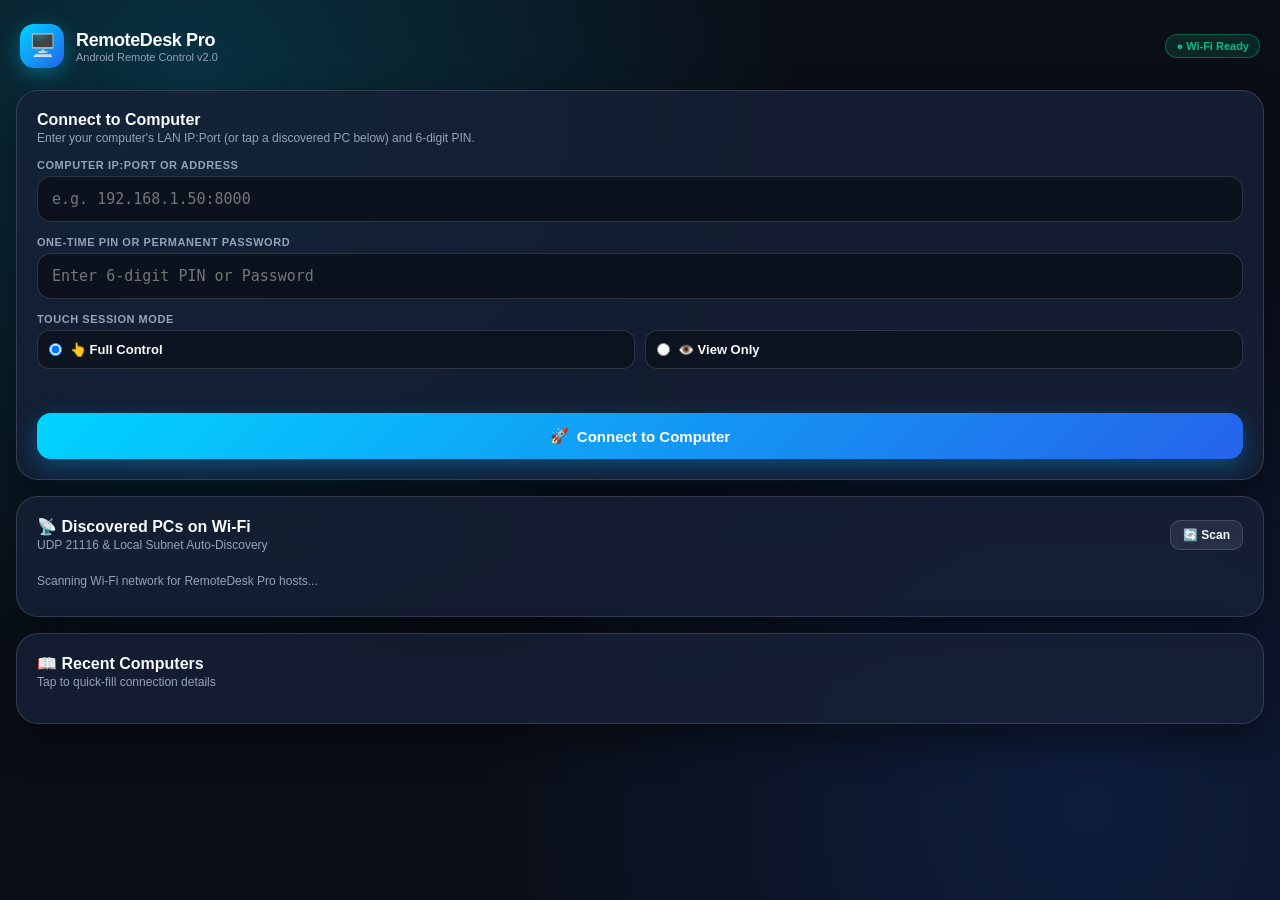
==== android/app/src/main/assets/mobile_hub.html @ eb74f7b0 "Add Native Android App (RemoteDeskPro-Android.apk), QR Code Pairing, and Mobile Touch/Trackpad Contr" ====
<!DOCTYPE html>
<html lang="en">
<head>
  <meta charset="UTF-8" />
  <meta name="viewport" content="width=device-width, initial-scale=1.0, maximum-scale=1.0, user-scalable=no" />
  <title>RemoteDesk Pro — Android Client</title>
  <style>
    :root {
      --bg: #0A0E17;
      --card: rgba(22, 32, 54, 0.82);
      --border: rgba(255, 255, 255, 0.14);
      --accent: #00D4FF;
      --accent-blue: #2563EB;
      --text: #F8FAFC;
      --muted: #94A3B8;
      --green: #10B981;
      --red: #EF4444;
    }
    * { box-sizing: border-box; margin: 0; padding: 0; -webkit-tap-highlight-color: transparent; }
    body {
      font-family: -apple-system, BlinkMacSystemFont, 'Segoe UI', Roboto, sans-serif;
      background: var(--bg);
      background-image:
        radial-gradient(circle at 15% 10%, rgba(0, 212, 255, 0.18) 0%, transparent 45%),
        radial-gradient(circle at 85% 90%, rgba(37, 99, 235, 0.18) 0%, transparent 45%);
      color: var(--text);
      min-height: 100vh;
      padding: 18px 16px 32px;
      display: flex;
      flex-direction: column;
      gap: 16px;
    }
    .header {
      display: flex;
      align-items: center;
      justify-content: space-between;
      padding: 6px 4px;
    }
    .brand {
      display: flex;
      align-items: center;
      gap: 12px;
    }
    .logo {
      width: 44px;
      height: 44px;
      border-radius: 14px;
      background: linear-gradient(135deg, var(--accent), var(--accent-blue));
      display: flex;
      align-items: center;
      justify-content: center;
      font-size: 22px;
      box-shadow: 0 6px 20px rgba(0, 212, 255, 0.35);
    }
    .title { font-size: 18px; font-weight: 800; letter-spacing: -0.02em; }
    .subtitle { font-size: 11px; color: var(--muted); }
    .badge {
      background: rgba(16, 185, 129, 0.15);
      border: 1px solid rgba(16, 185, 129, 0.4);
      color: var(--green);
      font-size: 11px;
      font-weight: 700;
      padding: 5px 10px;
      border-radius: 999px;
    }
    .card {
      background: var(--card);
      border: 1.5px solid var(--border);
      border-radius: 22px;
      padding: 20px;
      box-shadow: 0 16px 40px rgba(0, 0, 0, 0.45);
      display: flex;
      flex-direction: column;
      gap: 14px;
    }
    .card-title { font-size: 16px; font-weight: 800; }
    .card-sub { font-size: 12px; color: var(--muted); margin-top: 2px; }
    .label {
      font-size: 11px;
      font-weight: 700;
      text-transform: uppercase;
      letter-spacing: 0.05em;
      color: var(--muted);
      margin-bottom: 5px;
      display: block;
    }
    .input {
      width: 100%;
      background: rgba(10, 14, 23, 0.75);
      border: 1.5px solid var(--border);
      border-radius: 14px;
      padding: 13px 14px;
      color: var(--text);
      font-size: 15px;
      font-family: monospace;
      outline: none;
    }
    .input:focus { border-color: var(--accent); }
    .mode-grid {
      display: grid;
      grid-template-columns: 1fr 1fr;
      gap: 10px;
    }
    .mode-opt {
      background: rgba(10, 14, 23, 0.65);
      border: 1.5px solid var(--border);
      border-radius: 12px;
      padding: 11px;
      display: flex;
      align-items: center;
      gap: 8px;
      font-size: 13px;
      font-weight: 600;
    }
    .btn-primary {
      width: 100%;
      background: linear-gradient(135deg, var(--accent), var(--accent-blue));
      color: #fff;
      font-weight: 800;
      font-size: 15px;
      border: none;
      border-radius: 14px;
      padding: 14px;
      box-shadow: 0 8px 24px rgba(0, 166, 255, 0.35);
      display: flex;
      align-items: center;
      justify-content: center;
      gap: 8px;
    }
    .btn-secondary {
      background: rgba(255, 255, 255, 0.08);
      color: var(--text);
      border: 1px solid var(--border);
      border-radius: 10px;
      padding: 7px 12px;
      font-size: 12px;
      font-weight: 600;
    }
    .peer-list {
      display: flex;
      flex-direction: column;
      gap: 10px;
    }
    .peer-item {
      background: rgba(10, 14, 23, 0.65);
      border: 1px solid var(--border);
      border-radius: 14px;
      padding: 12px 14px;
      display: flex;
      align-items: center;
      justify-content: space-between;
    }
    .peer-name { font-weight: 700; font-size: 14px; }
    .peer-meta { font-family: monospace; font-size: 12px; color: var(--accent); margin-top: 2px; }
    .err { color: var(--red); font-size: 12px; font-weight: 600; min-height: 16px; }
  </style>
</head>
<body>

  <div class="header">
    <div class="brand">
      <div class="logo">🖥️</div>
      <div>
        <div class="title">RemoteDesk Pro</div>
        <div class="subtitle">Android Remote Control v2.0</div>
      </div>
    </div>
    <span class="badge">● Wi-Fi Ready</span>
  </div>

  <!-- Connect Card -->
  <div class="card">
    <div>
      <div class="card-title">Connect to Computer</div>
      <div class="card-sub">Enter your computer's LAN IP:Port (or tap a discovered PC below) and 6-digit PIN.</div>
    </div>

    <div>
      <label class="label">Computer IP:Port or Address</label>
      <input id="host-input" class="input" type="text" placeholder="e.g. 192.168.1.50:8000" autocomplete="off" />
    </div>

    <div>
      <label class="label">One-Time PIN or Permanent Password</label>
      <input id="pin-input" class="input" type="password" placeholder="Enter 6-digit PIN or Password" />
    </div>

    <div>
      <label class="label">Touch Session Mode</label>
      <div class="mode-grid">
        <label class="mode-opt">
          <input type="radio" name="mode" value="remote-control" checked />
          <span>👆 Full Control</span>
        </label>
        <label class="mode-opt">
          <input type="radio" name="mode" value="view-only" />
          <span>👁️ View Only</span>
        </label>
      </div>
    </div>

    <div id="err-box" class="err"></div>

    <button id="btn-connect" class="btn-primary">
      <span>🚀</span> Connect to Computer
    </button>
  </div>

  <!-- Auto-Discovered Computers on Wi-Fi -->
  <div class="card">
    <div style="display:flex;justify-content:space-between;align-items:center;">
      <div>
        <div class="card-title">📡 Discovered PCs on Wi-Fi</div>
        <div class="card-sub">UDP 21116 &amp; Local Subnet Auto-Discovery</div>
      </div>
      <button id="btn-scan" class="btn-secondary">🔄 Scan</button>
    </div>
    <div id="peers-container" class="peer-list">
      <div style="color:var(--muted);font-size:12px;padding:8px 0;">Scanning Wi-Fi network for RemoteDesk Pro hosts...</div>
    </div>
  </div>

  <!-- Saved Computers -->
  <div class="card">
    <div>
      <div class="card-title">📖 Recent Computers</div>
      <div class="card-sub">Tap to quick-fill connection details</div>
    </div>
    <div id="saved-container" class="peer-list"></div>
  </div>

  <script>
    const hostInput = document.getElementById('host-input');
    const pinInput = document.getElementById('pin-input');
    const errBox = document.getElementById('err-box');
    const peersContainer = document.getElementById('peers-container');
    const savedContainer = document.getElementById('saved-container');

    function loadSaved() {
      if (window.AndroidBridge) {
        const last = window.AndroidBridge.getLastHost();
        if (last && !hostInput.value) hostInput.value = last;
        try {
          const list = JSON.parse(window.AndroidBridge.getSavedHosts() || '[]');
          renderSaved(list);
        } catch (e) {}
      }
    }

    function renderSaved(list) {
      savedContainer.innerHTML = '';
      if (!list || list.length === 0) {
        savedContainer.innerHTML = '<div style="color:var(--muted);font-size:12px;">No recent connections yet.</div>';
        return;
      }
      list.forEach((item) => {
        const div = document.createElement('div');
        div.className = 'peer-item';
        div.innerHTML = `
          <div>
            <div class="peer-name">🖥️ ${item.name || item.host}</div>
            <div class="peer-meta">${item.host}</div>
          </div>
          <button class="btn-secondary">Select</button>
        `;
        div.onclick = () => {
          hostInput.value = item.host;
          if (item.pin) pinInput.value = item.pin;
          pinInput.focus();
        };
        savedContainer.appendChild(div);
      });
    }

    window.onAndroidPeersDiscovered = function(peers) {
      peersContainer.innerHTML = '';
      if (!peers || peers.length === 0) {
        peersContainer.innerHTML = '<div style="color:var(--muted);font-size:12px;">No hosts found automatically. Enter your PC LAN IP:8000 above.</div>';
        return;
      }
      peers.forEach((p) => {
        const div = document.createElement('div');
        div.className = 'peer-item';
        div.innerHTML = `
          <div>
            <div class="peer-name">🟢 ${p.hostname || 'Remote-PC'} (${p.os || 'Windows'})</div>
            <div class="peer-meta">ID: ${p.machine_id} • ${p.host_addr}</div>
          </div>
          <button class="btn-secondary" style="border-color:var(--accent);color:var(--accent);">Tap</button>
        `;
        div.onclick = () => {
          hostInput.value = p.host_addr;
          pinInput.focus();
          if (window.AndroidBridge) window.AndroidBridge.vibrate(20);
        };
        peersContainer.appendChild(div);
      });
    };

    document.getElementById('btn-scan').onclick = () => {
      peersContainer.innerHTML = '<div style="color:var(--accent);font-size:12px;">Scanning Wi-Fi subnet & UDP 21116...</div>';
      if (window.AndroidBridge) window.AndroidBridge.startLanScan();
    };

    document.getElementById('btn-connect').onclick = () => {
      const host = hostInput.value.trim();
      const pin = pinInput.value.trim();
      const mode = document.querySelector('input[name="mode"]:checked').value;

      if (!host) {
        errBox.innerText = 'Please enter your computer IP:Port (e.g. 192.168.1.50:8000) or tap a discovered PC.';
        return;
      }
      if (!pin) {
        errBox.innerText = 'Please enter the 6-digit PIN or Permanent Password.';
        return;
      }

      if (window.AndroidBridge) {
        try {
          const list = JSON.parse(window.AndroidBridge.getSavedHosts() || '[]').filter(x => x.host !== host);
          list.unshift({ host, pin, name: host });
          window.AndroidBridge.saveHostsJson(JSON.stringify(list.slice(0, 6)));
        } catch (e) {}
        window.AndroidBridge.connectToHost(host, pin, mode);
      }
    };

    loadSaved();
    if (window.AndroidBridge) {
      window.AndroidBridge.startLanScan();
    }
  </script>
</body>
</html>
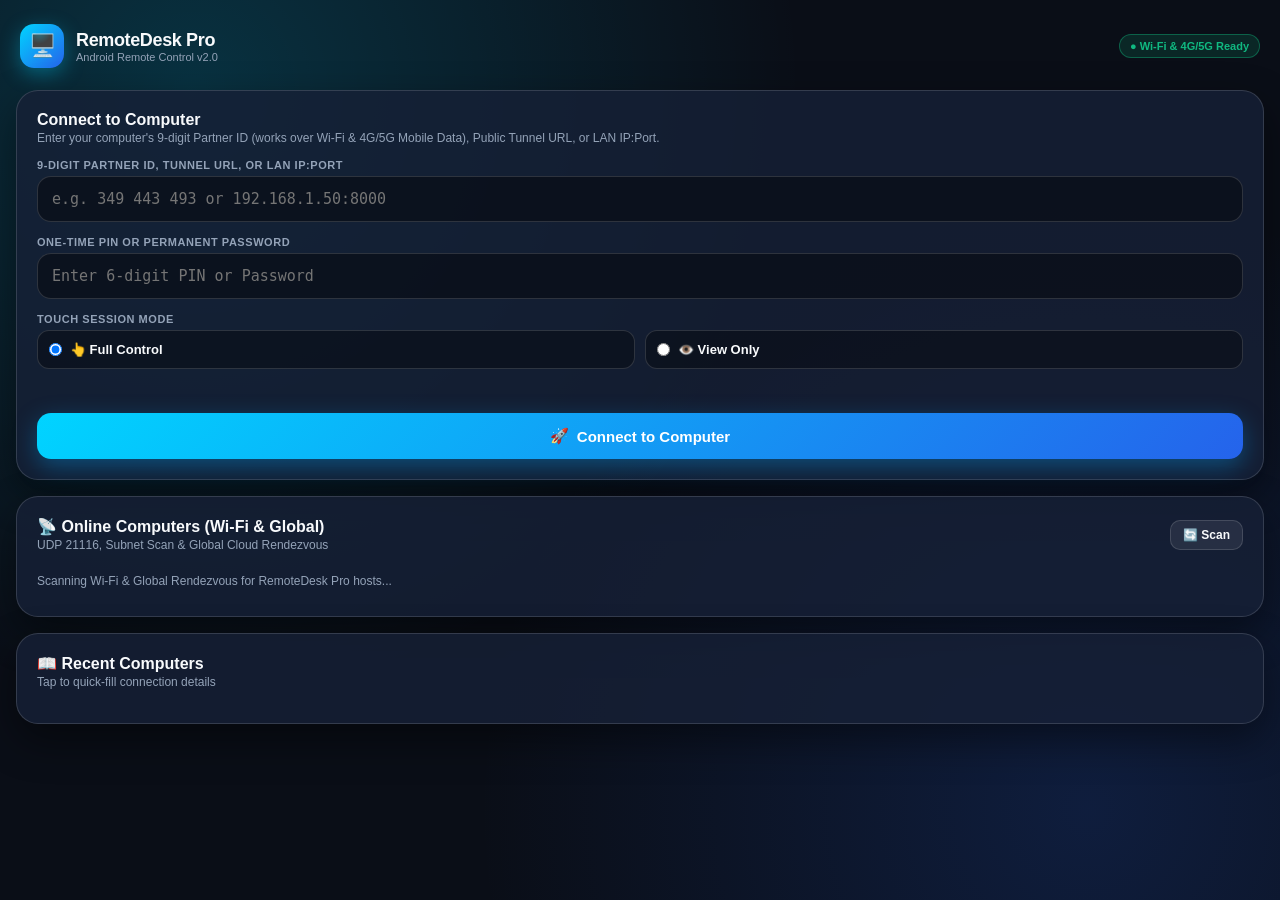
==== commit dac47628: "feat: add cross-network 4G/5G HTTPS tunnel, global rendezvous, responsive mobile toolbar, and Window" ====
--- a/android/app/src/main/assets/mobile_hub.html
+++ b/android/app/src/main/assets/mobile_hub.html
@@ -165,19 +165,19 @@
         <div class="subtitle">Android Remote Control v2.0</div>
       </div>
     </div>
-    <span class="badge">● Wi-Fi Ready</span>
+    <span class="badge">● Wi-Fi &amp; 4G/5G Ready</span>
   </div>
 
   <!-- Connect Card -->
   <div class="card">
     <div>
       <div class="card-title">Connect to Computer</div>
-      <div class="card-sub">Enter your computer's LAN IP:Port (or tap a discovered PC below) and 6-digit PIN.</div>
-    </div>
-
-    <div>
-      <label class="label">Computer IP:Port or Address</label>
-      <input id="host-input" class="input" type="text" placeholder="e.g. 192.168.1.50:8000" autocomplete="off" />
+      <div class="card-sub">Enter your computer's 9-digit Partner ID (works over Wi-Fi &amp; 4G/5G Mobile Data), Public Tunnel URL, or LAN IP:Port.</div>
+    </div>
+
+    <div>
+      <label class="label">9-Digit Partner ID, Tunnel URL, or LAN IP:Port</label>
+      <input id="host-input" class="input" type="text" placeholder="e.g. 349 443 493 or 192.168.1.50:8000" autocomplete="off" />
     </div>
 
     <div>
@@ -206,17 +206,17 @@
     </button>
   </div>
 
-  <!-- Auto-Discovered Computers on Wi-Fi -->
+  <!-- Auto-Discovered Computers on Wi-Fi & Global Rendezvous -->
   <div class="card">
     <div style="display:flex;justify-content:space-between;align-items:center;">
       <div>
-        <div class="card-title">📡 Discovered PCs on Wi-Fi</div>
-        <div class="card-sub">UDP 21116 &amp; Local Subnet Auto-Discovery</div>
+        <div class="card-title">📡 Online Computers (Wi-Fi &amp; Global)</div>
+        <div class="card-sub">UDP 21116, Subnet Scan &amp; Global Cloud Rendezvous</div>
       </div>
       <button id="btn-scan" class="btn-secondary">🔄 Scan</button>
     </div>
     <div id="peers-container" class="peer-list">
-      <div style="color:var(--muted);font-size:12px;padding:8px 0;">Scanning Wi-Fi network for RemoteDesk Pro hosts...</div>
+      <div style="color:var(--muted);font-size:12px;padding:8px 0;">Scanning Wi-Fi &amp; Global Rendezvous for RemoteDesk Pro hosts...</div>
     </div>
   </div>
 
@@ -256,15 +256,17 @@
       list.forEach((item) => {
         const div = document.createElement('div');
         div.className = 'peer-item';
+        const displayId = item.machine_id ? `ID: ${item.machine_id} • ${item.host}` : item.host;
         div.innerHTML = `
           <div>
             <div class="peer-name">🖥️ ${item.name || item.host}</div>
-            <div class="peer-meta">${item.host}</div>
+            <div class="peer-meta">${displayId}</div>
           </div>
           <button class="btn-secondary">Select</button>
         `;
         div.onclick = () => {
-          hostInput.value = item.host;
+          // Prefer 9-digit Partner ID so it works on both Wi-Fi and 4G/5G Mobile Data
+          hostInput.value = item.machine_id || item.host;
           if (item.pin) pinInput.value = item.pin;
           pinInput.focus();
         };
@@ -272,10 +274,12 @@
       });
     }
 
+    let selectedPeerMeta = null;
+
     window.onAndroidPeersDiscovered = function(peers) {
       peersContainer.innerHTML = '';
       if (!peers || peers.length === 0) {
-        peersContainer.innerHTML = '<div style="color:var(--muted);font-size:12px;">No hosts found automatically. Enter your PC LAN IP:8000 above.</div>';
+        peersContainer.innerHTML = '<div style="color:var(--muted);font-size:12px;">No local Wi-Fi hosts found. Enter your PC\'s 9-digit Partner ID above to connect over 4G/5G Mobile Data or another Wi-Fi network.</div>';
         return;
       }
       peers.forEach((p) => {
@@ -286,19 +290,35 @@
             <div class="peer-name">🟢 ${p.hostname || 'Remote-PC'} (${p.os || 'Windows'})</div>
             <div class="peer-meta">ID: ${p.machine_id} • ${p.host_addr}</div>
           </div>
-          <button class="btn-secondary" style="border-color:var(--accent);color:var(--accent);">Tap</button>
+          <button class="btn-secondary" style="border-color:var(--accent);color:var(--accent);">Connect</button>
         `;
         div.onclick = () => {
-          hostInput.value = p.host_addr;
-          pinInput.focus();
-          if (window.AndroidBridge) window.AndroidBridge.vibrate(20);
+          selectedPeerMeta = p;
+          hostInput.value = p.machine_id || p.host_addr;
+          if (p.pin && p.pin !== '••••••') {
+            pinInput.value = p.pin;
+            if (window.AndroidBridge) window.AndroidBridge.vibrate(25);
+            document.getElementById('btn-connect').click();
+          } else {
+            pinInput.focus();
+            if (window.AndroidBridge) window.AndroidBridge.vibrate(20);
+          }
         };
         peersContainer.appendChild(div);
       });
     };
 
+    window.onAndroidConnectError = function(msg) {
+      const btn = document.getElementById('btn-connect');
+      if (btn) {
+        btn.disabled = false;
+        btn.innerHTML = '<span>🚀</span> Connect to Computer';
+      }
+      errBox.innerText = msg || 'Connection failed.';
+    };
+
     document.getElementById('btn-scan').onclick = () => {
-      peersContainer.innerHTML = '<div style="color:var(--accent);font-size:12px;">Scanning Wi-Fi subnet & UDP 21116...</div>';
+      peersContainer.innerHTML = '<div style="color:var(--accent);font-size:12px;">Scanning Wi-Fi subnet, UDP 21116 &amp; Global Rendezvous...</div>';
       if (window.AndroidBridge) window.AndroidBridge.startLanScan();
     };
 
@@ -308,7 +328,7 @@
       const mode = document.querySelector('input[name="mode"]:checked').value;
 
       if (!host) {
-        errBox.innerText = 'Please enter your computer IP:Port (e.g. 192.168.1.50:8000) or tap a discovered PC.';
+        errBox.innerText = 'Please enter your computer\'s 9-digit Partner ID (e.g. 349 443 493) or LAN IP:Port.';
         return;
       }
       if (!pin) {
@@ -316,10 +336,22 @@
         return;
       }
 
+      errBox.innerText = '';
+      const btn = document.getElementById('btn-connect');
+      btn.disabled = true;
+      btn.innerHTML = '<span>⏳</span> Resolving &amp; Connecting...';
+
       if (window.AndroidBridge) {
         try {
-          const list = JSON.parse(window.AndroidBridge.getSavedHosts() || '[]').filter(x => x.host !== host);
-          list.unshift({ host, pin, name: host });
+          const machineId = (selectedPeerMeta && (selectedPeerMeta.machine_id === host || selectedPeerMeta.host_addr === host))
+            ? selectedPeerMeta.machine_id
+            : (/^[\d\s-]{6,14}$/.test(host) ? host : '');
+          const pubUrl = (selectedPeerMeta && selectedPeerMeta.public_url) ? selectedPeerMeta.public_url : '';
+          const hostName = (selectedPeerMeta && selectedPeerMeta.hostname) ? selectedPeerMeta.hostname : host;
+          const list = JSON.parse(window.AndroidBridge.getSavedHosts() || '[]').filter(
+            x => x.host !== host && (!machineId || x.machine_id !== machineId)
+          );
+          list.unshift({ host, machine_id: machineId, public_url: pubUrl, pin, name: hostName });
           window.AndroidBridge.saveHostsJson(JSON.stringify(list.slice(0, 6)));
         } catch (e) {}
         window.AndroidBridge.connectToHost(host, pin, mode);
